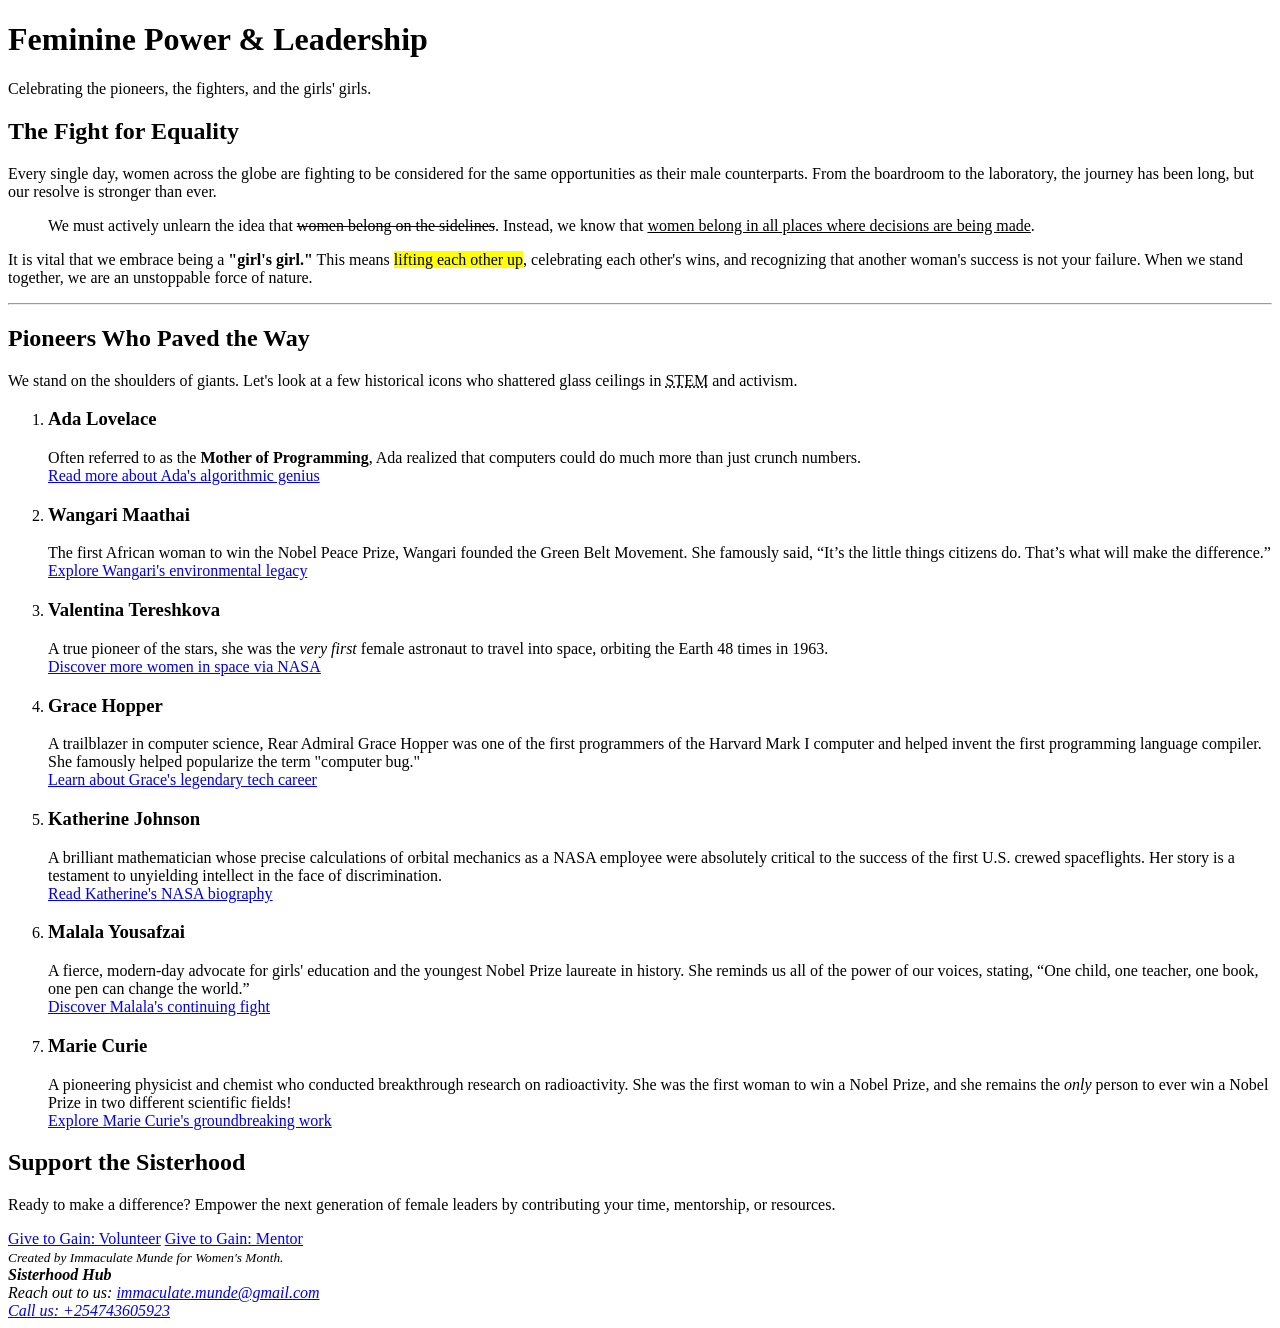
==== womens-month/index.html @ b7ee77ae "HTML file." ====
<!DOCTYPE html>
<html lang="en">
<head>
    <meta charset="UTF-8">
    <meta name="viewport" content="width=device-width, initial-scale=1.0">
    <title>Women of Power | Empowering Sisterhood</title>
    <link rel="stylesheet" href="styles.css">
</head>
<body>

    <header>
        <h1>Feminine Power & Leadership</h1>
        <p class="subtitle">Celebrating the pioneers, the fighters, and the girls' girls.</p>
    </header>

    <main>
        <section id="intro" class="card">
            <h2>The Fight for Equality</h2>
            <p>Every single day, women across the globe are fighting to be considered for the same opportunities as their male counterparts. From the boardroom to the laboratory, the journey has been long, but our resolve is stronger than ever.</p>
            
            <blockquote cite="https://www.unwomen.org/">
                <p>We must actively unlearn the idea that <del>women belong on the sidelines</del>. Instead, we know that <ins>women belong in all places where decisions are being made</ins>.</p>
            </blockquote>
            
            <p>It is vital that we embrace being a <strong>"girl's girl."</strong> This means <mark>lifting each other up</mark>, celebrating each other's wins, and recognizing that another woman's success is not your failure. When we stand together, we are an unstoppable force of nature.</p>
        </section>

        <hr>

        <section id="pioneers" class="card">
            <h2>Pioneers Who Paved the Way</h2>
            <p>We stand on the shoulders of giants. Let's look at a few historical icons who shattered glass ceilings in <abbr title="Science, Technology, Engineering, and Mathematics">STEM</abbr> and activism.</p>

            <ol class="pioneer-list">
                <li>
                    <h3>Ada Lovelace</h3>
                    <p>Often referred to as the <b>Mother of Programming</b>, Ada realized that computers could do much more than just crunch numbers. <br>
                    <a href="https://www.computerhistory.org/babbage/adalovelace/" target="_blank" rel="noopener noreferrer">Read more about Ada's algorithmic genius</a></p>
                </li>
                <li>
                    <h3>Wangari Maathai</h3>
                    <p>The first African woman to win the Nobel Peace Prize, Wangari founded the Green Belt Movement. She famously said, <q>It’s the little things citizens do. That’s what will make the difference.</q><br>
                    <a href="https://www.greenbeltmovement.org/wangari-maathai" target="_blank" rel="noopener noreferrer">Explore Wangari's environmental legacy</a></p>
                </li>
                <li>
                    <h3>Valentina Tereshkova</h3>
                    <p>A true pioneer of the stars, she was the <i>very first</i> female astronaut to travel into space, orbiting the Earth 48 times in 1963.<br>
                    <a href="https://www.nasa.gov/women-in-space/" target="_blank" rel="noopener noreferrer">Discover more women in space via NASA</a></p>
                </li>
                <li>
                    <h3>Grace Hopper</h3>
                    <p>A trailblazer in computer science, Rear Admiral Grace Hopper was one of the first programmers of the Harvard Mark I computer and helped invent the first programming language compiler. She famously helped popularize the term "computer bug."<br>
                    <a href="https://president.yale.edu/biography-grace-murray-hopper" target="_blank" rel="noopener noreferrer">Learn about Grace's legendary tech career</a></p>
                </li>
                <li>
                    <h3>Katherine Johnson</h3>
                    <p>A brilliant mathematician whose precise calculations of orbital mechanics as a NASA employee were absolutely critical to the success of the first U.S. crewed spaceflights. Her story is a testament to unyielding intellect in the face of discrimination.<br>
                    <a href="https://www.nasa.gov/content/katherine-johnson-biography" target="_blank" rel="noopener noreferrer">Read Katherine's NASA biography</a></p>
                </li>
                <li>
                    <h3>Malala Yousafzai</h3>
                    <p>A fierce, modern-day advocate for girls' education and the youngest Nobel Prize laureate in history. She reminds us all of the power of our voices, stating, <q>One child, one teacher, one book, one pen can change the world.</q><br>
                    <a href="https://malala.org/malalas-story" target="_blank" rel="noopener noreferrer">Discover Malala's continuing fight</a></p>
                </li>
                <li>
                    <h3>Marie Curie</h3>
                    <p>A pioneering physicist and chemist who conducted breakthrough research on radioactivity. She was the first woman to win a Nobel Prize, and she remains the <i>only</i> person to ever win a Nobel Prize in two different scientific fields!<br>
                    <a href="https://www.nobelprize.org/prizes/physics/1903/marie-curie/biographical/" target="_blank" rel="noopener noreferrer">Explore Marie Curie's groundbreaking work</a></p>
                </li>
            </ol>
        </section>

        <section id="action" class="card action-section">
            <h2>Support the Sisterhood</h2>
            <p>Ready to make a difference? Empower the next generation of female leaders by contributing your time, mentorship, or resources.</p>
            
            <div class="button-group">
                <a href="#volunteer" class="btn-pill">Give to Gain: Volunteer</a>
                <a href="#mentor" class="btn-pill btn-secondary">Give to Gain: Mentor</a>
            </div>
        </section>

    </main>

    <footer>
        <address>
            <small>Created by Immaculate Munde for Women's Month.</small><br>
            <strong>Sisterhood Hub</strong><br>
            Reach out to us: <a href="mailto:immaculate.munde@gmail.com?subject=I want to help!&body=Tell%20me%20more%20about%20giving%20to%20gain.">immaculate.munde@gmail.com</a><br>
            <a href="tel:+254743605923">Call us: +254743605923</a>
        </address>
    </footer>

</body>
</html>
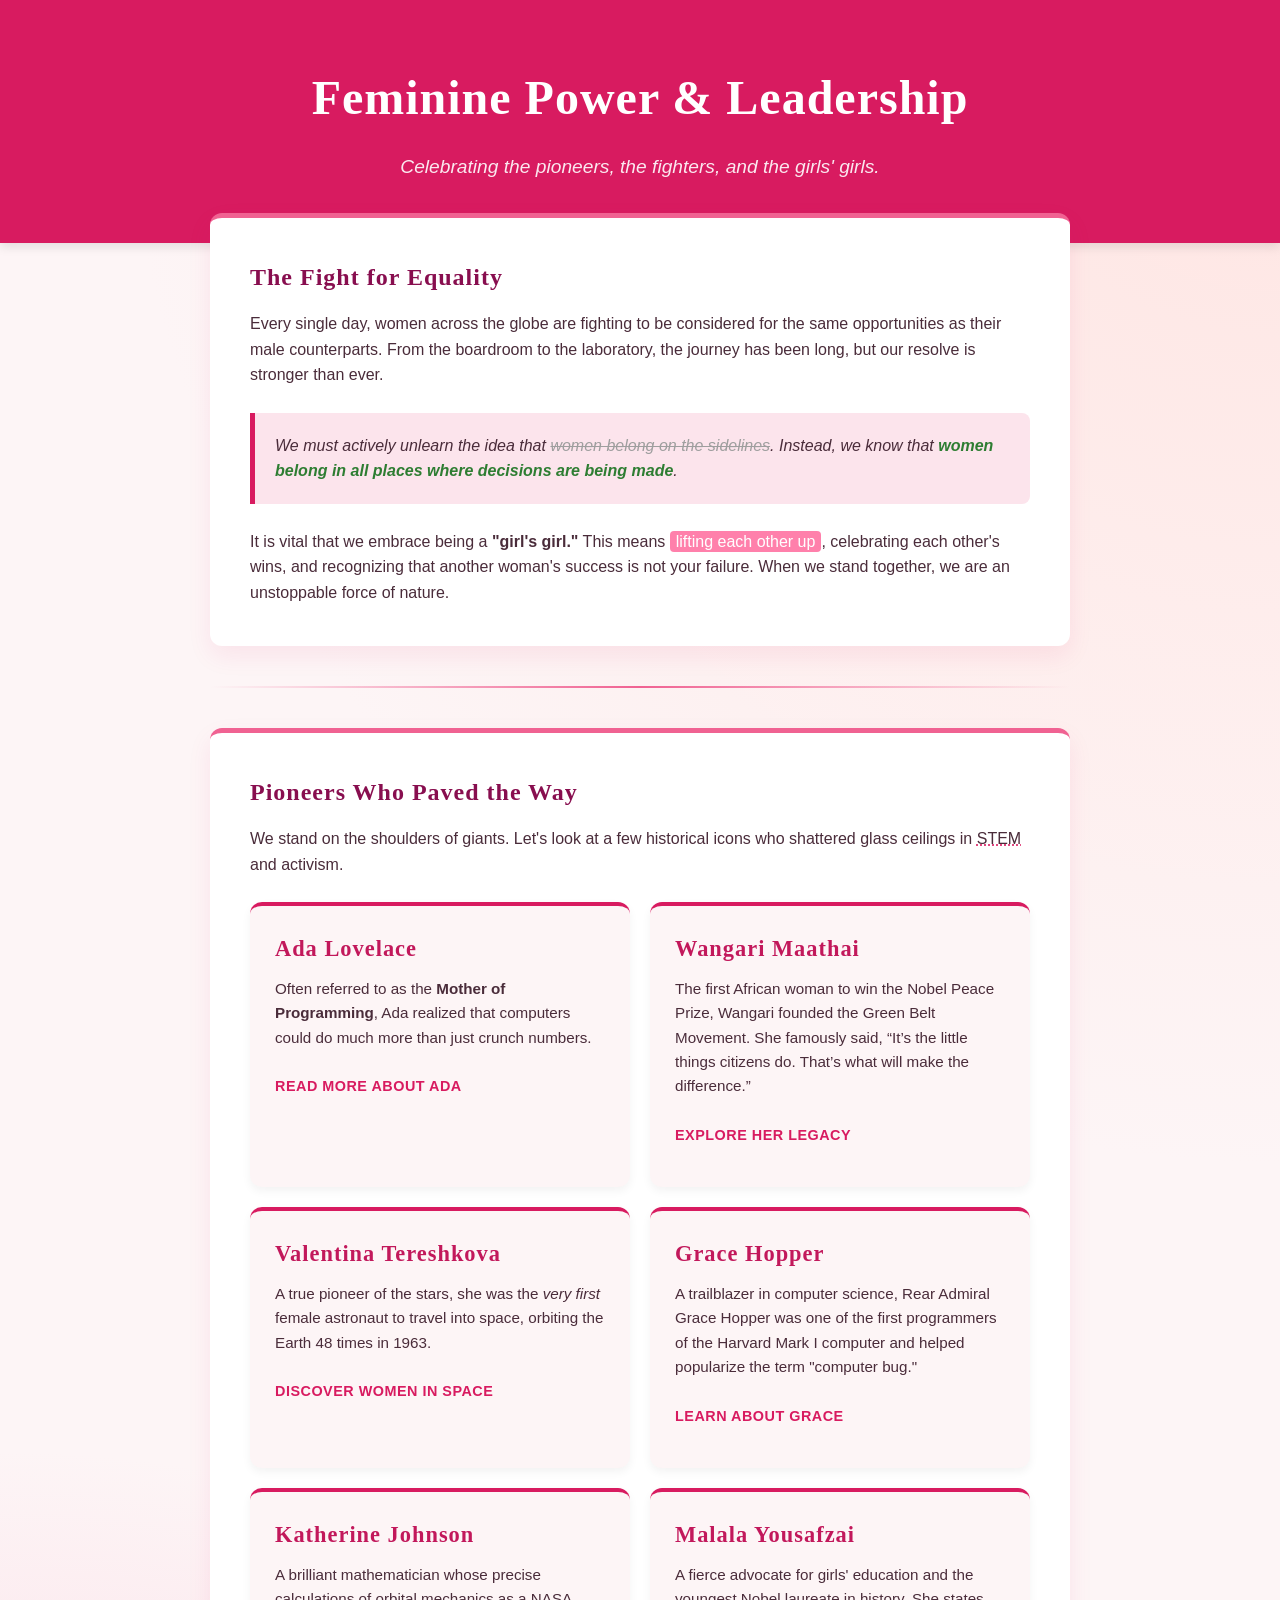
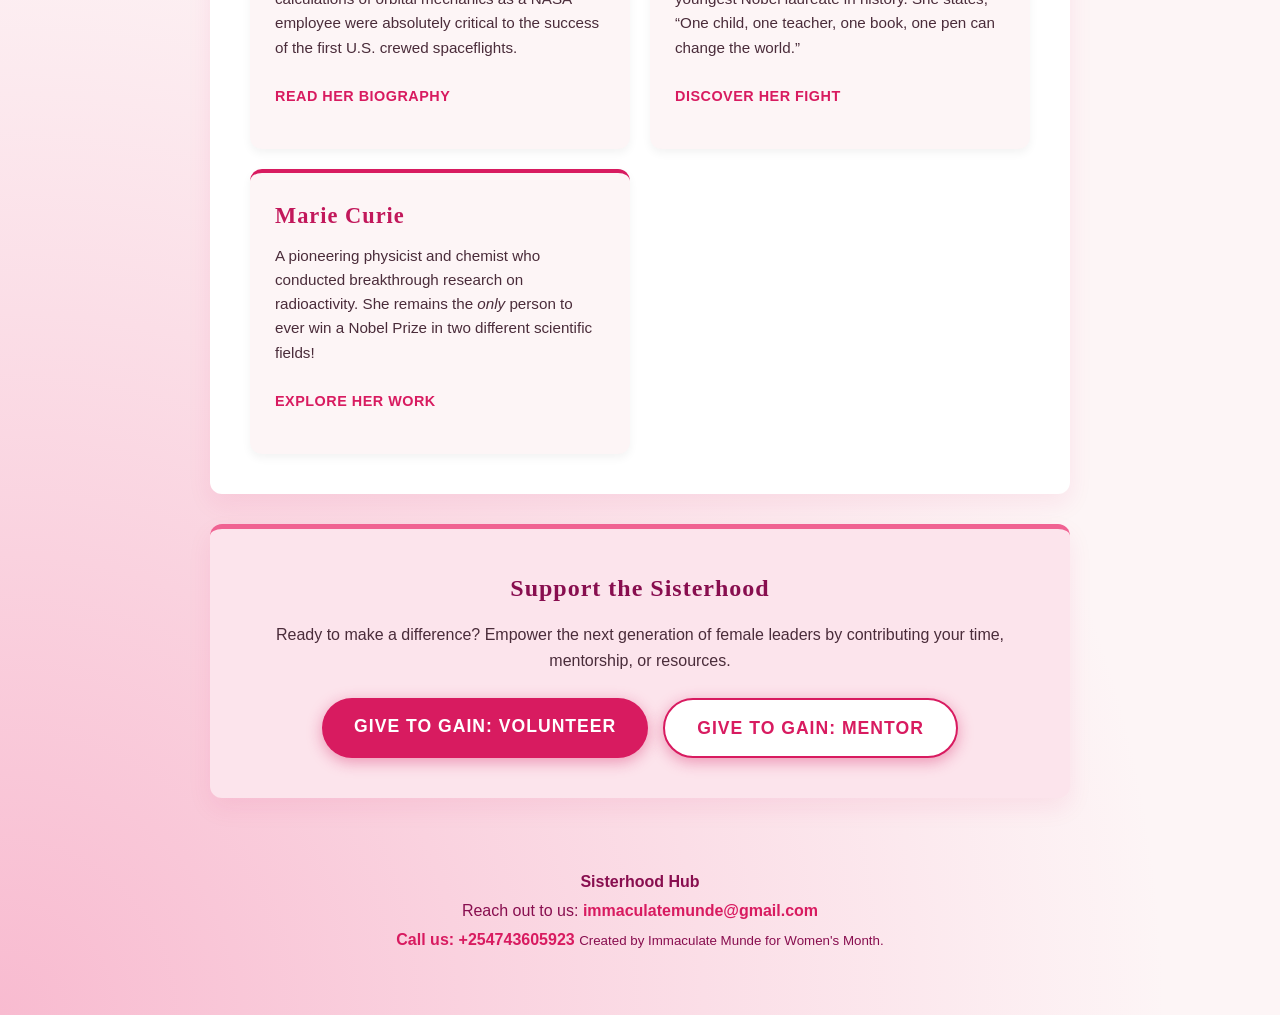
==== commit e20efa1b: "Change card structure." ====
--- a/womens-month/index.html
+++ b/womens-month/index.html
@@ -27,47 +27,56 @@
 
         <hr>
 
+        
         <section id="pioneers" class="card">
             <h2>Pioneers Who Paved the Way</h2>
             <p>We stand on the shoulders of giants. Let's look at a few historical icons who shattered glass ceilings in <abbr title="Science, Technology, Engineering, and Mathematics">STEM</abbr> and activism.</p>
 
-            <ol class="pioneer-list">
-                <li>
+            <div class="pioneer-grid">
+                
+                <div class="pioneer-card">
                     <h3>Ada Lovelace</h3>
-                    <p>Often referred to as the <b>Mother of Programming</b>, Ada realized that computers could do much more than just crunch numbers. <br>
-                    <a href="https://www.computerhistory.org/babbage/adalovelace/" target="_blank" rel="noopener noreferrer">Read more about Ada's algorithmic genius</a></p>
-                </li>
-                <li>
+                    <p>Often referred to as the <b>Mother of Programming</b>, Ada realized that computers could do much more than just crunch numbers. <br><br>
+                    <a href="https://www.computerhistory.org/babbage/adalovelace/" target="_blank" rel="noopener noreferrer">Read more about Ada</a></p>
+                </div>
+
+                <div class="pioneer-card">
                     <h3>Wangari Maathai</h3>
-                    <p>The first African woman to win the Nobel Peace Prize, Wangari founded the Green Belt Movement. She famously said, <q>It’s the little things citizens do. That’s what will make the difference.</q><br>
-                    <a href="https://www.greenbeltmovement.org/wangari-maathai" target="_blank" rel="noopener noreferrer">Explore Wangari's environmental legacy</a></p>
-                </li>
-                <li>
+                    <p>The first African woman to win the Nobel Peace Prize, Wangari founded the Green Belt Movement. She famously said, <q>It’s the little things citizens do. That’s what will make the difference.</q><br><br>
+                    <a href="https://www.greenbeltmovement.org/wangari-maathai" target="_blank" rel="noopener noreferrer">Explore her legacy</a></p>
+                </div>
+
+                <div class="pioneer-card">
                     <h3>Valentina Tereshkova</h3>
-                    <p>A true pioneer of the stars, she was the <i>very first</i> female astronaut to travel into space, orbiting the Earth 48 times in 1963.<br>
-                    <a href="https://www.nasa.gov/women-in-space/" target="_blank" rel="noopener noreferrer">Discover more women in space via NASA</a></p>
-                </li>
-                <li>
+                    <p>A true pioneer of the stars, she was the <i>very first</i> female astronaut to travel into space, orbiting the Earth 48 times in 1963.<br><br>
+                    <a href="https://www.nasa.gov/women-in-space/" target="_blank" rel="noopener noreferrer">Discover women in space</a></p>
+                </div>
+
+                <div class="pioneer-card">
                     <h3>Grace Hopper</h3>
-                    <p>A trailblazer in computer science, Rear Admiral Grace Hopper was one of the first programmers of the Harvard Mark I computer and helped invent the first programming language compiler. She famously helped popularize the term "computer bug."<br>
-                    <a href="https://president.yale.edu/biography-grace-murray-hopper" target="_blank" rel="noopener noreferrer">Learn about Grace's legendary tech career</a></p>
-                </li>
-                <li>
+                    <p>A trailblazer in computer science, Rear Admiral Grace Hopper was one of the first programmers of the Harvard Mark I computer and helped popularize the term "computer bug."<br><br>
+                    <a href="https://president.yale.edu/biography-grace-murray-hopper" target="_blank" rel="noopener noreferrer">Learn about Grace</a></p>
+                </div>
+
+                <div class="pioneer-card">
                     <h3>Katherine Johnson</h3>
-                    <p>A brilliant mathematician whose precise calculations of orbital mechanics as a NASA employee were absolutely critical to the success of the first U.S. crewed spaceflights. Her story is a testament to unyielding intellect in the face of discrimination.<br>
-                    <a href="https://www.nasa.gov/content/katherine-johnson-biography" target="_blank" rel="noopener noreferrer">Read Katherine's NASA biography</a></p>
-                </li>
-                <li>
+                    <p>A brilliant mathematician whose precise calculations of orbital mechanics as a NASA employee were absolutely critical to the success of the first U.S. crewed spaceflights.<br><br>
+                    <a href="https://www.nasa.gov/content/katherine-johnson-biography" target="_blank" rel="noopener noreferrer">Read her biography</a></p>
+                </div>
+
+                <div class="pioneer-card">
                     <h3>Malala Yousafzai</h3>
-                    <p>A fierce, modern-day advocate for girls' education and the youngest Nobel Prize laureate in history. She reminds us all of the power of our voices, stating, <q>One child, one teacher, one book, one pen can change the world.</q><br>
-                    <a href="https://malala.org/malalas-story" target="_blank" rel="noopener noreferrer">Discover Malala's continuing fight</a></p>
-                </li>
-                <li>
+                    <p>A fierce advocate for girls' education and the youngest Nobel laureate in history. She states, <q>One child, one teacher, one book, one pen can change the world.</q><br><br>
+                    <a href="https://malala.org/malalas-story" target="_blank" rel="noopener noreferrer">Discover her fight</a></p>
+                </div>
+
+                <div class="pioneer-card">
                     <h3>Marie Curie</h3>
-                    <p>A pioneering physicist and chemist who conducted breakthrough research on radioactivity. She was the first woman to win a Nobel Prize, and she remains the <i>only</i> person to ever win a Nobel Prize in two different scientific fields!<br>
-                    <a href="https://www.nobelprize.org/prizes/physics/1903/marie-curie/biographical/" target="_blank" rel="noopener noreferrer">Explore Marie Curie's groundbreaking work</a></p>
-                </li>
-            </ol>
+                    <p>A pioneering physicist and chemist who conducted breakthrough research on radioactivity. She remains the <i>only</i> person to ever win a Nobel Prize in two different scientific fields!<br><br>
+                    <a href="https://www.nobelprize.org/prizes/physics/1903/marie-curie/biographical/" target="_blank" rel="noopener noreferrer">Explore her work</a></p>
+                </div>
+
+            </div>
         </section>
 
         <section id="action" class="card action-section">
@@ -84,10 +93,10 @@
 
     <footer>
         <address>
-            <small>Created by Immaculate Munde for Women's Month.</small><br>
             <strong>Sisterhood Hub</strong><br>
-            Reach out to us: <a href="mailto:immaculate.munde@gmail.com?subject=I want to help!&body=Tell%20me%20more%20about%20giving%20to%20gain.">immaculate.munde@gmail.com</a><br>
+            Reach out to us: <a href="mailto:immaculatemunde@gmail.com?subject=I want to help!&body=Tell%20me%20more%20about%20giving%20to%20gain.">immaculatemunde@gmail.com</a><br>
             <a href="tel:+254743605923">Call us: +254743605923</a>
+            <small>Created by Immaculate Munde for Women's Month.</small>
         </address>
     </footer>
 
--- a/womens-month/styles.css
+++ b/womens-month/styles.css
@@ -0,0 +1,253 @@
+/* --- Custom Font Implementation --- */
+@font-face {
+    font-family: 'SK Concretica';
+    /* Make sure the path below matches where you save your font files! */
+    src: url('fonts/SK-Concretica.woff2') format('woff2'),
+         url('fonts/SK-Concretica.woff') format('woff');
+    font-weight: normal;
+    font-style: normal;
+}
+
+/* --- Base Styles & Reset --- */
+* {
+    margin: 0;
+    padding: 0;
+    box-sizing: border-box;
+}
+
+body {
+    background-color: #fdf5f6; 
+    background-image: radial-gradient(circle at top right, #ffe4e1, transparent 40%),
+                      radial-gradient(circle at bottom left, #f8bbd0, transparent 40%);
+    color: #4a2c3a;
+    /* Updated Font Here */
+    font-family: 'SK Concretica', sans-serif; 
+    line-height: 1.6;
+    padding-bottom: 40px;
+}
+
+h1, h2, h3 {
+    /* Updated Font Here */
+    font-family: 'SK Concretica', sans-serif; 
+    color: #880e4f; 
+    margin-bottom: 15px;
+    letter-spacing: 1px; /* Added a little spacing as Concretica is quite bold */
+}
+/* --- Base Styles & Reset --- */
+* {
+    margin: 0;
+    padding: 0;
+    box-sizing: border-box;
+}
+
+body {
+    /* Soft, elegant pink background */
+    background-color: #fdf5f6; 
+    /* Subtle floral-like radial gradient for texture */
+    background-image: radial-gradient(circle at top right, #ffe4e1, transparent 40%),
+                      radial-gradient(circle at bottom left, #f8bbd0, transparent 40%);
+    color: #4a2c3a;
+    font-family: 'Montserrat', sans-serif;
+    line-height: 1.6;
+    padding-bottom: 40px;
+}
+
+h1, h2, h3 {
+    font-family: 'Playfair Display', serif;
+    color: #880e4f; /* Deep, powerful pink/burgundy */
+    margin-bottom: 15px;
+}
+
+/* --- Header --- */
+header {
+    text-align: center;
+    padding: 60px 20px;
+    background-color: #d81b60;
+    color: white;
+    box-shadow: 0 4px 10px rgba(0,0,0,0.1);
+}
+
+header h1 {
+    color: white;
+    font-size: 3rem;
+    letter-spacing: 1px;
+}
+
+header .subtitle {
+    font-size: 1.2rem;
+    font-style: italic;
+    opacity: 0.9;
+}
+
+/* --- Layout & Cards --- */
+main {
+    max-width: 900px;
+    margin: -30px auto 0;
+    padding: 0 20px;
+}
+
+.card {
+    background: white;
+    border-radius: 12px;
+    padding: 40px;
+    margin-bottom: 30px;
+    box-shadow: 0 10px 25px rgba(216, 27, 96, 0.08);
+    border-top: 5px solid #f06292;
+}
+
+hr {
+    border: 0;
+    height: 2px;
+    background-image: linear-gradient(to right, transparent, #f06292, transparent);
+    margin: 40px 0;
+}
+
+/* --- Text Formatting Implementations --- */
+blockquote {
+    background-color: #fce4ec;
+    border-left: 5px solid #d81b60;
+    padding: 20px;
+    margin: 25px 0;
+    font-style: italic;
+    border-radius: 0 8px 8px 0;
+}
+
+del {
+    color: #9e9e9e;
+    text-decoration: line-through;
+}
+
+ins {
+    color: #2e7d32;
+    font-weight: bold;
+    text-decoration: none;
+}
+
+mark {
+    background-color: #ff80ab;
+    color: white;
+    padding: 2px 6px;
+    border-radius: 4px;
+}
+
+abbr {
+    text-decoration: underline dotted #d81b60;
+    cursor: help;
+}
+
+/* --- Pioneer Cards (Grid Layout) --- */
+.pioneer-grid {
+    display: grid;
+    /* This creates a responsive grid that automatically adjusts columns based on screen size */
+    grid-template-columns: repeat(auto-fit, minmax(250px, 1fr));
+    gap: 20px;
+    margin-top: 25px;
+}
+
+.pioneer-card {
+    background-color: #fdf5f6; /* A very soft pink to contrast the white main card */
+    padding: 25px;
+    border-radius: 12px;
+    /* Adding a bold floral-pink accent line on the top of each card */
+    border-top: 4px solid #d81b60; 
+    box-shadow: 0 4px 10px rgba(0, 0, 0, 0.05);
+    display: flex;
+    flex-direction: column;
+    transition: transform 0.3s ease, box-shadow 0.3s ease;
+}
+
+.pioneer-card:hover {
+    /* Makes the card "float" up slightly when hovered */
+    transform: translateY(-8px); 
+    box-shadow: 0 12px 20px rgba(216, 27, 96, 0.15);
+}
+
+.pioneer-card h3 {
+    margin-bottom: 10px;
+    color: #c2185b;
+    font-size: 1.4rem;
+}
+
+.pioneer-card p {
+    flex-grow: 1; /* Pushes the link to the bottom so they all align perfectly */
+    margin-bottom: 15px;
+    font-size: 0.95rem;
+}
+
+.pioneer-card a {
+    font-size: 0.9rem;
+    text-transform: uppercase;
+    letter-spacing: 0.5px;
+}
+
+/* --- Links --- */
+a {
+    color: #d81b60;
+    text-decoration: none;
+    font-weight: 600;
+    transition: color 0.3s ease;
+}
+
+a:hover {
+    color: #880e4f;
+    text-decoration: underline;
+}
+
+/* --- Buttons (Pill Shaped) --- */
+.action-section {
+    text-align: center;
+    background-color: #fce4ec;
+}
+
+.button-group {
+    margin-top: 25px;
+    display: flex;
+    justify-content: center;
+    gap: 15px;
+    flex-wrap: wrap;
+}
+
+.btn-pill {
+    display: inline-block;
+    padding: 14px 32px;
+    background-color: #d81b60;
+    color: white !important;
+    border-radius: 50px; /* This creates the pill shape */
+    font-size: 1.1rem;
+    font-weight: bold;
+    text-transform: uppercase;
+    letter-spacing: 1px;
+    text-decoration: none !important;
+    box-shadow: 0 4px 15px rgba(216, 27, 96, 0.4);
+    transition: all 0.3s ease;
+}
+
+.btn-pill:hover {
+    background-color: #880e4f;
+    transform: translateY(-3px);
+    box-shadow: 0 6px 20px rgba(136, 14, 79, 0.5);
+}
+
+.btn-secondary {
+    background-color: white;
+    color: #d81b60 !important;
+    border: 2px solid #d81b60;
+}
+
+.btn-secondary:hover {
+    background-color: #fce4ec;
+    color: #880e4f !important;
+}
+
+/* --- Footer --- */
+footer {
+    text-align: center;
+    margin-top: 50px;
+    padding: 20px;
+    color: #880e4f;
+}
+
+address {
+    font-style: normal;
+    line-height: 1.8;
+}
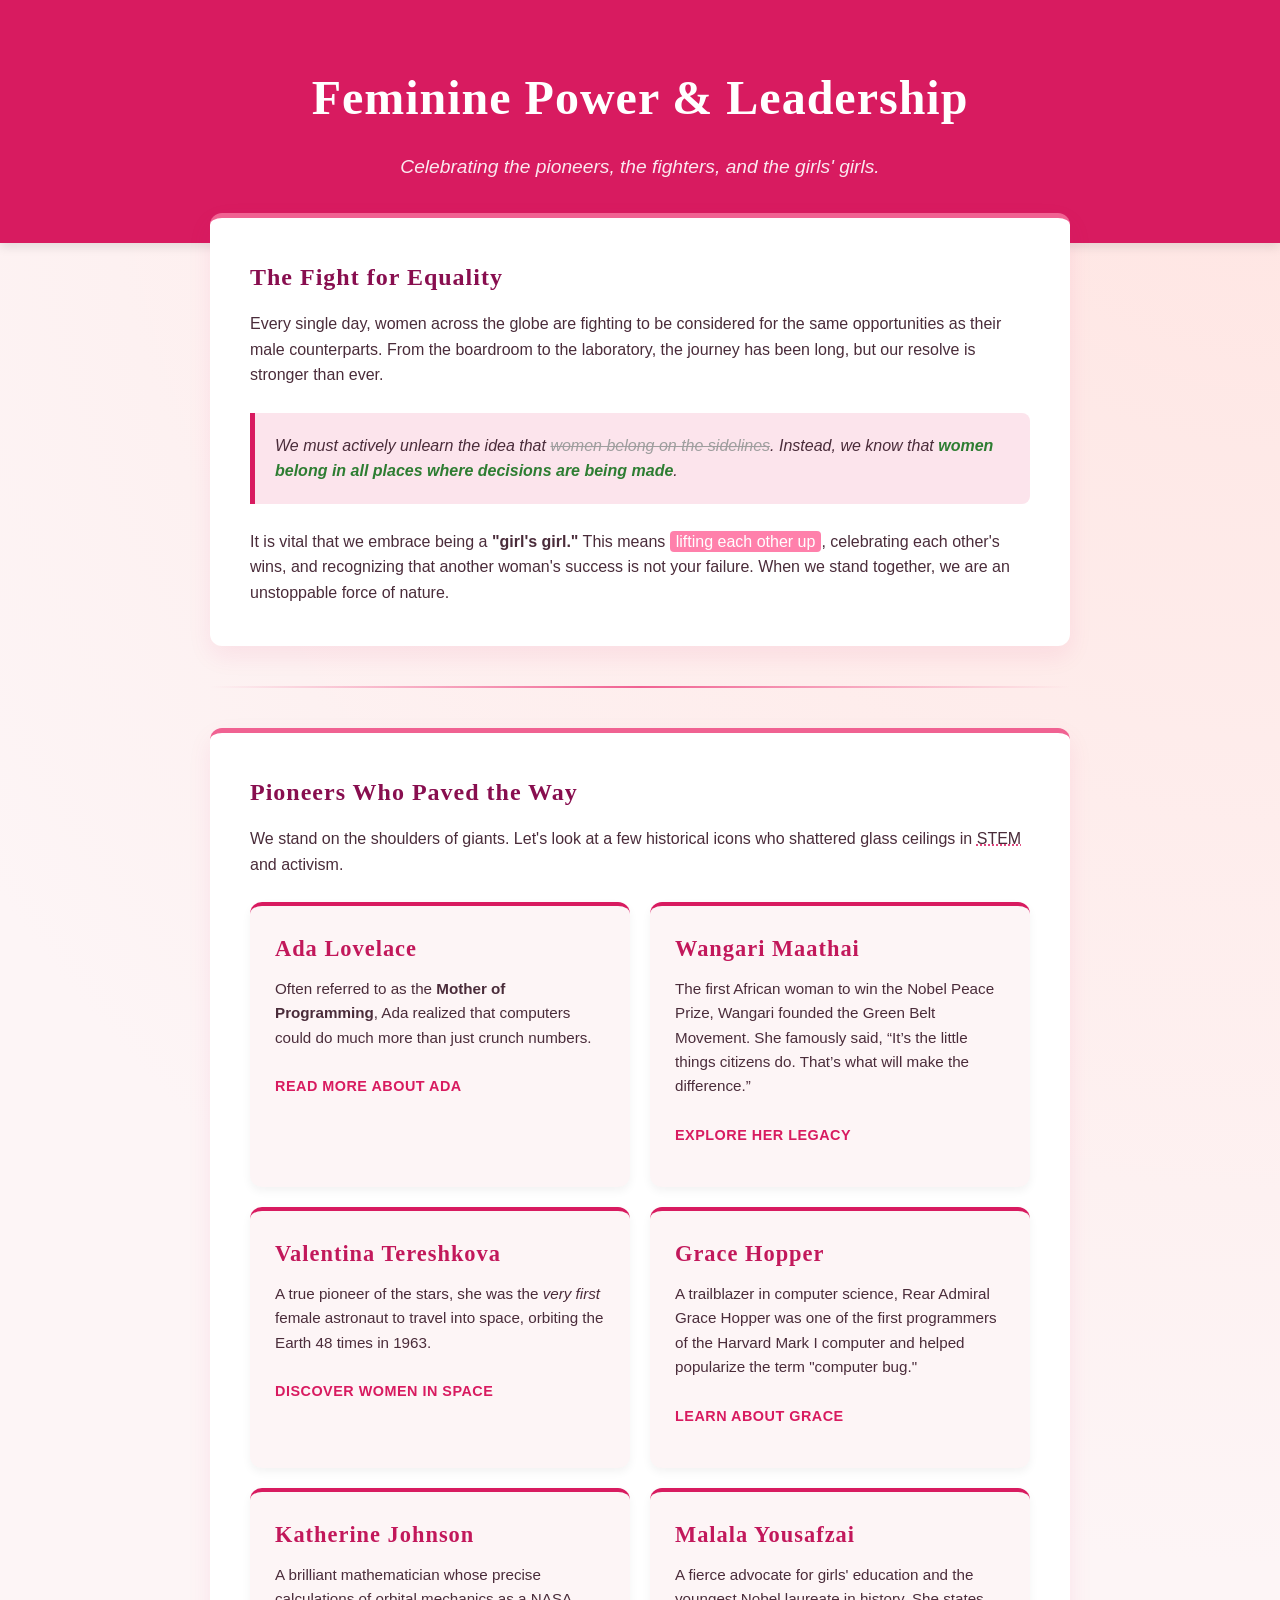
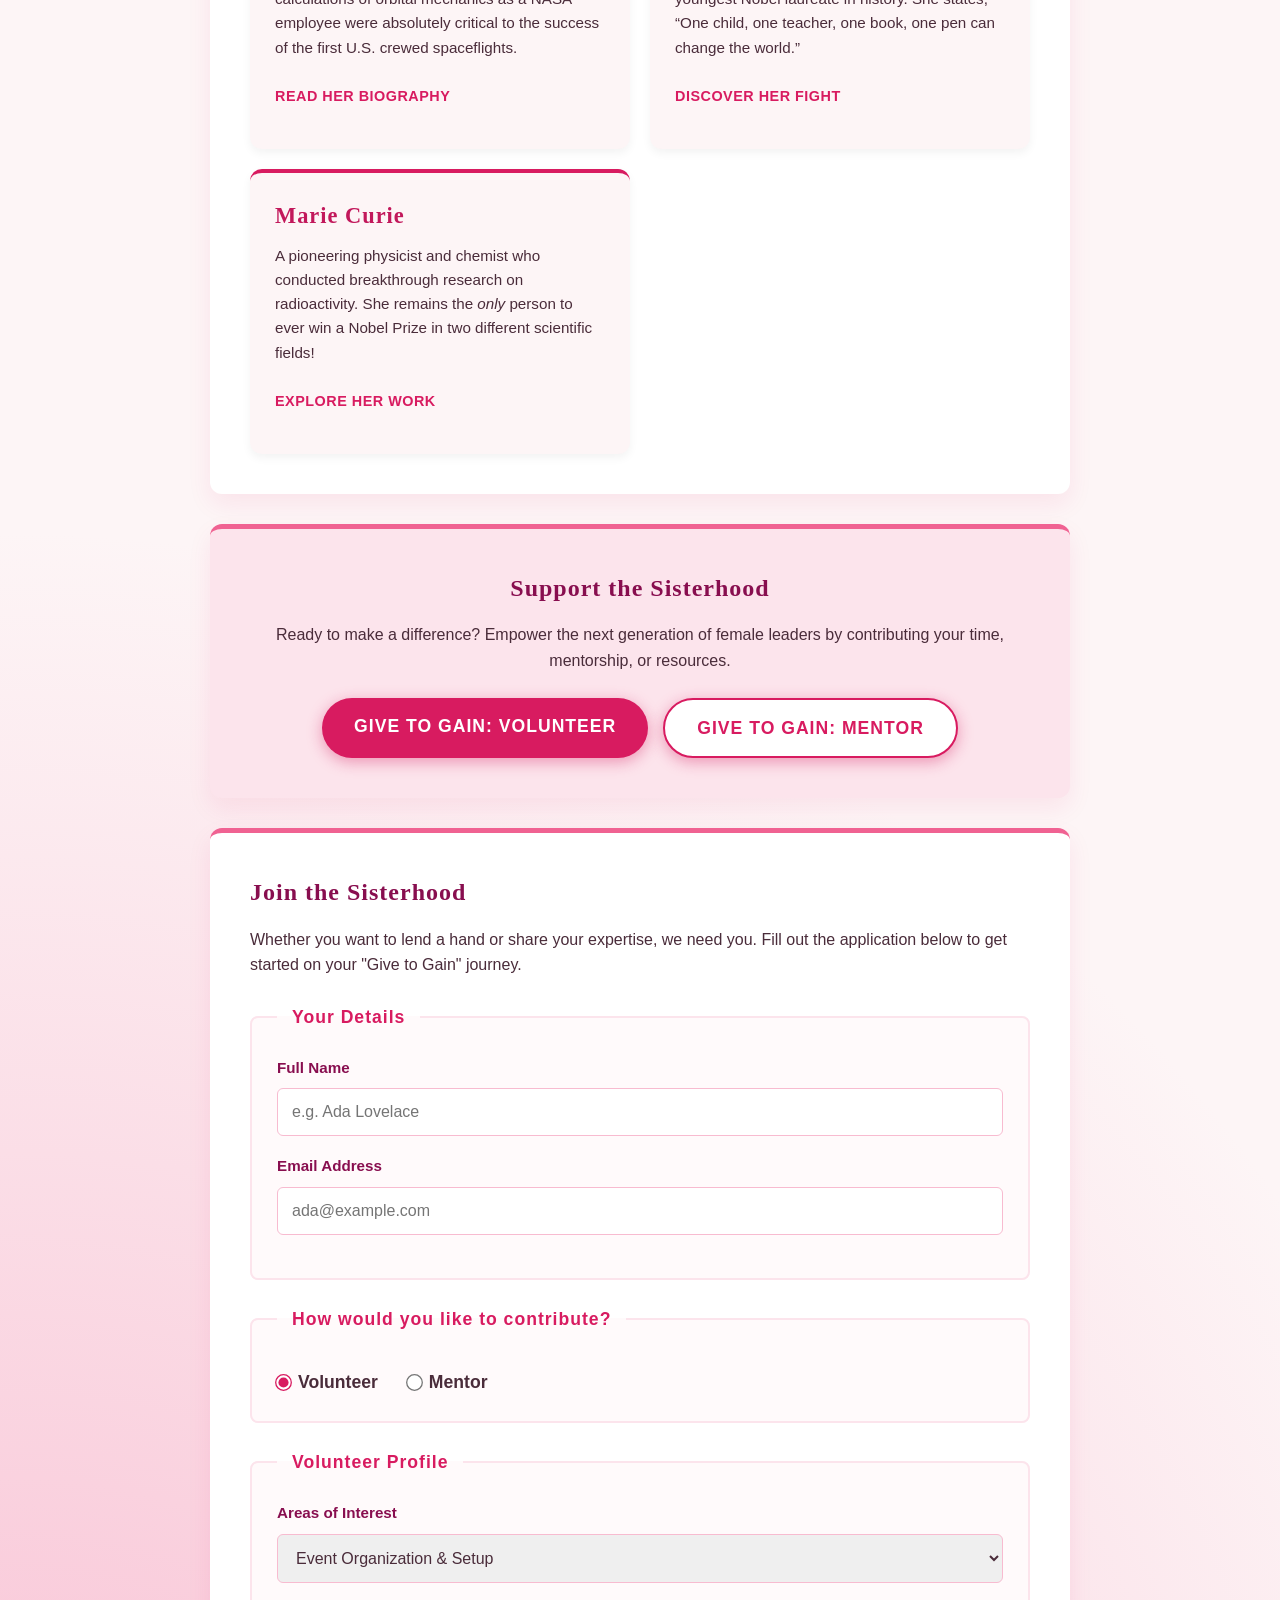
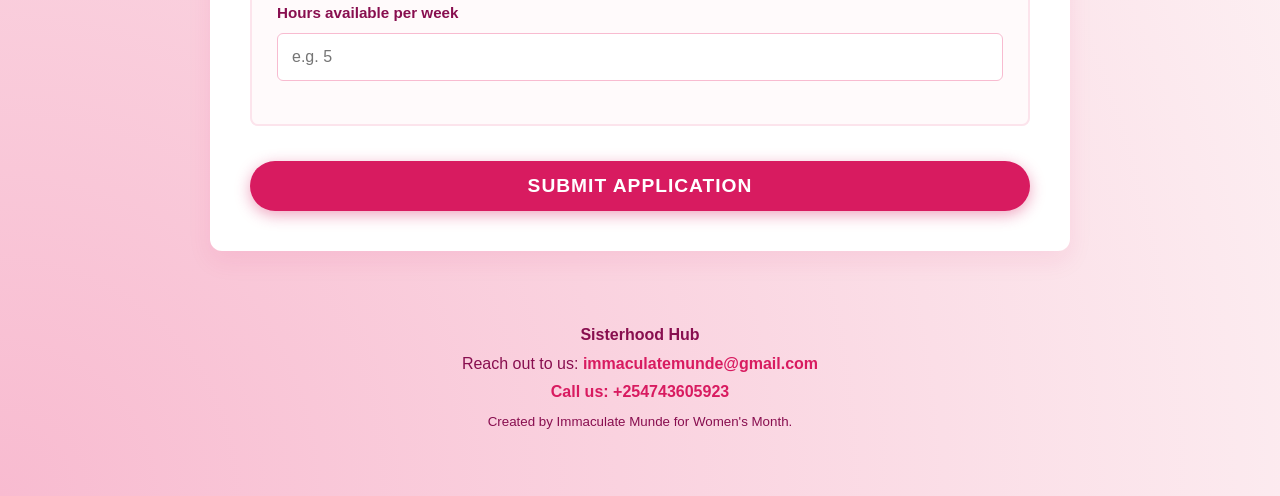
==== commit 45bcb23d: "Route the buttons to the forms." ====
--- a/womens-month/index.html
+++ b/womens-month/index.html
@@ -88,6 +88,117 @@
                 <a href="#mentor" class="btn-pill btn-secondary">Give to Gain: Mentor</a>
             </div>
         </section>
+        <section id="join" class="card form-section">
+            <h2>Join the Sisterhood</h2>
+            <p>Whether you want to lend a hand or share your expertise, we need you. Fill out the application below to get started on your "Give to Gain" journey.</p>
+
+            <form action="#" method="POST" class="sisterhood-form">
+                
+                <fieldset>
+                    <legend>Your Details</legend>
+                    <div class="form-group">
+                        <label for="name">Full Name</label>
+                        <input type="text" id="name" name="name" required placeholder="e.g. Ada Lovelace">
+                    </div>
+                    <div class="form-group">
+                        <label for="email">Email Address</label>
+                        <input type="email" id="email" name="email" required placeholder="ada@example.com">
+                    </div>
+                </fieldset>
+
+                <fieldset>
+                    <legend>How would you like to contribute?</legend>
+                    <div class="radio-group">
+                        <label class="radio-label">
+                            <input type="radio" name="role" value="volunteer" id="role-volunteer" checked onclick="toggleForm()">
+                            Volunteer
+                        </label>
+                        <label class="radio-label">
+                            <input type="radio" name="role" value="mentor" id="role-mentor" onclick="toggleForm()">
+                            Mentor
+                        </label>
+                    </div>
+                </fieldset>
+
+                <fieldset id="volunteer" class="dynamic-section">
+                    <legend>Volunteer Profile</legend>
+                    <div class="form-group">
+                        <label for="interests">Areas of Interest</label>
+                        <select id="interests" name="interests">
+                            <option value="events">Event Organization & Setup</option>
+                            <option value="social">Social Media & Outreach</option>
+                            <option value="admin">Administrative Support</option>
+                            <option value="community">Community Engagement</option>
+                        </select>
+                    </div>
+                    <div class="form-group">
+                        <label for="availability">Hours available per week</label>
+                        <input type="number" id="availability" name="availability" min="1" max="40" placeholder="e.g. 5">
+                    </div>
+                </fieldset>
+
+                <fieldset id="mentor" class="dynamic-section" style="display: none;">
+                    <legend>Mentor Profile</legend>
+                    <div class="form-group">
+                        <label for="expertise">Field of Expertise / Industry</label>
+                        <input type="text" id="expertise" name="expertise" placeholder="e.g. Software Engineering, Marketing, Finance">
+                    </div>
+                    <div class="form-group">
+                        <label for="linkedin">LinkedIn Profile URL</label>
+                        <input type="url" id="linkedin" name="linkedin" placeholder="https://linkedin.com/in/yourprofile">
+                    </div>
+                    <div class="form-group">
+                        <label for="mentorship-type">What kind of guidance can you offer?</label>
+                        <select id="mentorship-type" name="mentorship-type">
+                            <option value="career">Career Navigating & Advice</option>
+                            <option value="stem">STEM Skills Tutoring</option>
+                            <option value="leadership">Leadership & Confidence Coaching</option>
+                        </select>
+                    </div>
+                </fieldset>
+
+                <button type="submit" class="btn-pill submit-btn">Submit Application</button>
+            </form>
+        </section>
+
+        <script>
+            function toggleForm() {
+                const isMentor = document.getElementById('role-mentor').checked;
+                document.getElementById('volunteer').style.display = isMentor ? 'none' : 'block';
+                document.getElementById('mentor').style.display = isMentor ? 'block' : 'none';
+            }
+
+            function applyFormHash() {
+                const hash = location.hash;
+                if (hash === '#volunteer') {
+                    document.getElementById('role-volunteer').checked = true;
+                    toggleForm();
+                    document.getElementById('volunteer').scrollIntoView({ behavior: 'smooth', block: 'start' });
+                } else if (hash === '#mentor') {
+                    document.getElementById('role-mentor').checked = true;
+                    toggleForm();
+                    document.getElementById('mentor').scrollIntoView({ behavior: 'smooth', block: 'start' });
+                }
+            }
+
+            function initFormDeepLinks() {
+                document.querySelectorAll('a[href="#volunteer"], a[href="#mentor"]').forEach(function (link) {
+                    link.addEventListener('click', function (e) {
+                        e.preventDefault();
+                        const target = link.getAttribute('href');
+                        if (location.hash !== target) {
+                            location.hash = target;
+                        } else {
+                            applyFormHash();
+                        }
+                    });
+                });
+                applyFormHash();
+            }
+
+            window.addEventListener('DOMContentLoaded', initFormDeepLinks);
+            window.addEventListener('hashchange', applyFormHash);
+        </script>
 
     </main>
 
@@ -95,7 +206,7 @@
         <address>
             <strong>Sisterhood Hub</strong><br>
             Reach out to us: <a href="mailto:immaculatemunde@gmail.com?subject=I want to help!&body=Tell%20me%20more%20about%20giving%20to%20gain.">immaculatemunde@gmail.com</a><br>
-            <a href="tel:+254743605923">Call us: +254743605923</a>
+            <a href="tel:+254743605923">Call us: +254743605923</a><br>
             <small>Created by Immaculate Munde for Women's Month.</small>
         </address>
     </footer>
--- a/womens-month/styles.css
+++ b/womens-month/styles.css
@@ -250,4 +250,89 @@
 address {
     font-style: normal;
     line-height: 1.8;
+}
+/* --- Custom Form Styles --- */
+.sisterhood-form {
+    margin-top: 25px;
+}
+
+fieldset {
+    border: 2px solid #fce4ec; /* Soft pink border */
+    border-radius: 8px;
+    padding: 25px;
+    margin-bottom: 25px;
+    background-color: #fffafb;
+}
+
+legend {
+    font-family: 'SK Concretica', sans-serif;
+    color: #d81b60;
+    font-weight: bold;
+    padding: 0 15px;
+    font-size: 1.1rem;
+    letter-spacing: 1px;
+}
+
+.form-group {
+    margin-bottom: 18px;
+    display: flex;
+    flex-direction: column;
+}
+
+.form-group label {
+    margin-bottom: 8px;
+    font-weight: 600;
+    color: #880e4f;
+    font-size: 0.95rem;
+}
+
+/* Styling the input boxes to look modern */
+.form-group input, 
+.form-group select {
+    padding: 14px;
+    border: 1px solid #f8bbd0;
+    border-radius: 6px;
+    font-family: 'Montserrat', sans-serif;
+    font-size: 1rem;
+    color: #4a2c3a;
+    transition: border-color 0.3s ease, box-shadow 0.3s ease;
+}
+
+/* Beautiful glow effect when a user clicks into a text box */
+.form-group input:focus, 
+.form-group select:focus {
+    outline: none;
+    border-color: #d81b60;
+    box-shadow: 0 0 8px rgba(216, 27, 96, 0.25);
+}
+
+.radio-group {
+    display: flex;
+    gap: 30px;
+    margin-top: 10px;
+}
+
+.radio-label {
+    font-weight: 600;
+    color: #4a2c3a;
+    display: flex;
+    align-items: center;
+    gap: 8px;
+    cursor: pointer;
+    font-size: 1.1rem;
+}
+
+/* Makes the radio buttons match our pink theme */
+input[type="radio"] {
+    accent-color: #d81b60;
+    transform: scale(1.3);
+}
+
+.submit-btn {
+    width: 100%; /* Makes the button stretch across the bottom */
+    border: none;
+    cursor: pointer;
+    font-family: 'SK Concretica', sans-serif;
+    margin-top: 10px;
+    font-size: 1.2rem;
 }
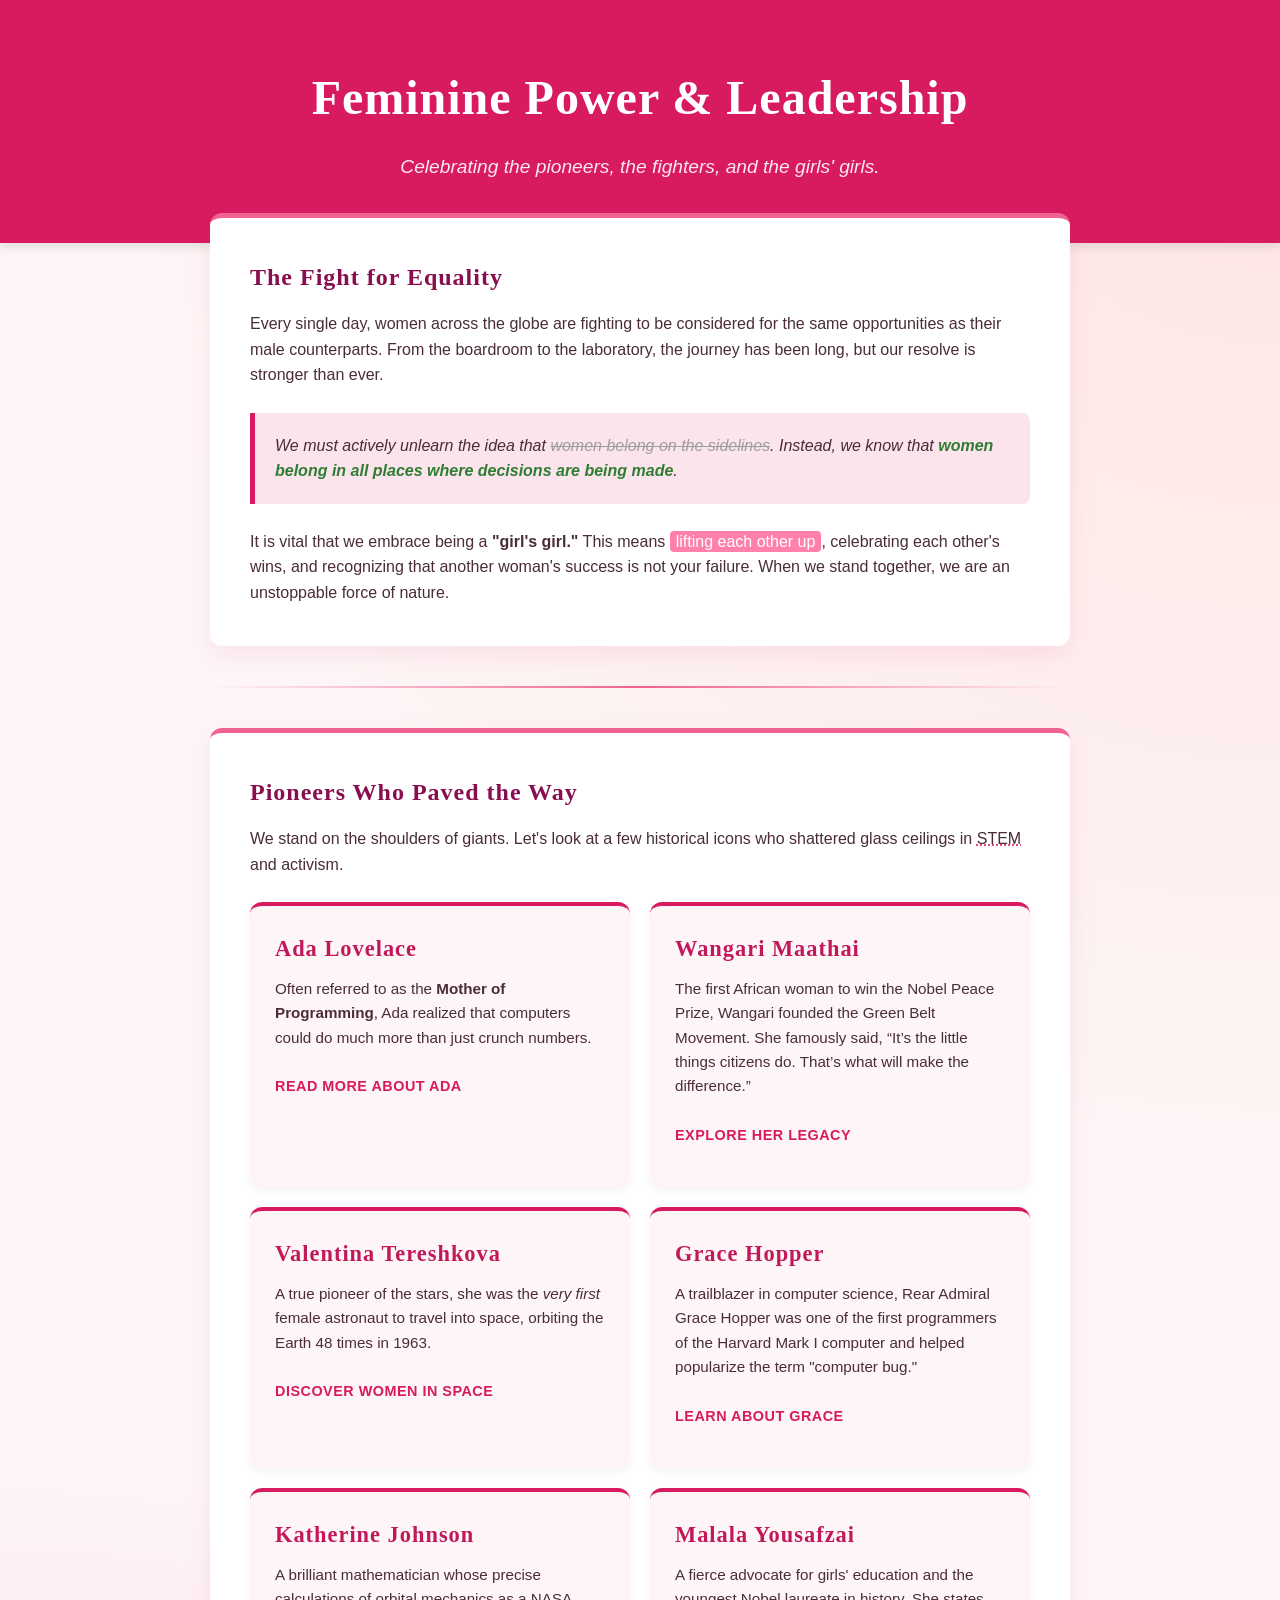
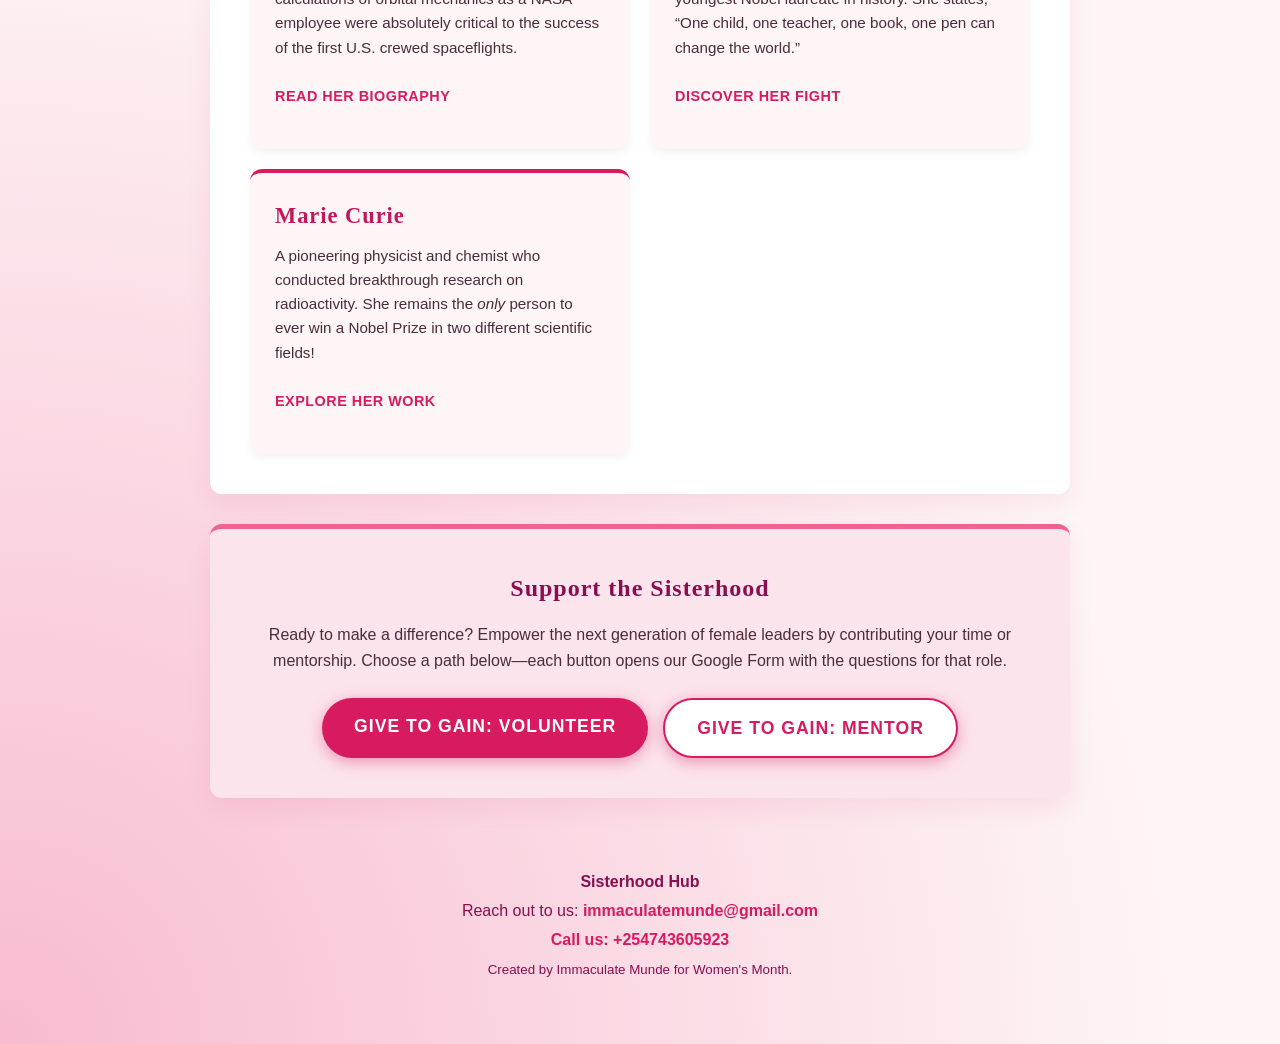
==== commit f7fe73ff: "Add google form." ====
--- a/womens-month/index.html
+++ b/womens-month/index.html
@@ -81,124 +81,15 @@
 
         <section id="action" class="card action-section">
             <h2>Support the Sisterhood</h2>
-            <p>Ready to make a difference? Empower the next generation of female leaders by contributing your time, mentorship, or resources.</p>
+            <p>Ready to make a difference? Empower the next generation of female leaders by contributing your time or mentorship. Choose a path below—each button opens our Google Form with the questions for that role.</p>
             
             <div class="button-group">
-                <a href="#volunteer" class="btn-pill">Give to Gain: Volunteer</a>
-                <a href="#mentor" class="btn-pill btn-secondary">Give to Gain: Mentor</a>
+                <!-- Replace href with your published volunteer Google Form link (Send → link). -->
+                <a href="https://docs.google.com/forms/d/e/1FAIpQLSemuyZ_1Y9WF53ExQS_f8ieZqUrl-YGlLQNcm-Lx_k1Mtj92A/viewform?usp=publish-editor" class="btn-pill" target="_blank" rel="noopener noreferrer">Give to Gain: Volunteer</a>
+                <!-- Replace href with your published mentor Google Form link, or the same URL if you use one form. -->
+                <a href="https://docs.google.com/forms/d/e/1FAIpQLSemuyZ_1Y9WF53ExQS_f8ieZqUrl-YGlLQNcm-Lx_k1Mtj92A/viewform?usp=publish-editor" class="btn-pill btn-secondary" target="_blank" rel="noopener noreferrer">Give to Gain: Mentor</a>
             </div>
         </section>
-        <section id="join" class="card form-section">
-            <h2>Join the Sisterhood</h2>
-            <p>Whether you want to lend a hand or share your expertise, we need you. Fill out the application below to get started on your "Give to Gain" journey.</p>
-
-            <form action="#" method="POST" class="sisterhood-form">
-                
-                <fieldset>
-                    <legend>Your Details</legend>
-                    <div class="form-group">
-                        <label for="name">Full Name</label>
-                        <input type="text" id="name" name="name" required placeholder="e.g. Ada Lovelace">
-                    </div>
-                    <div class="form-group">
-                        <label for="email">Email Address</label>
-                        <input type="email" id="email" name="email" required placeholder="ada@example.com">
-                    </div>
-                </fieldset>
-
-                <fieldset>
-                    <legend>How would you like to contribute?</legend>
-                    <div class="radio-group">
-                        <label class="radio-label">
-                            <input type="radio" name="role" value="volunteer" id="role-volunteer" checked onclick="toggleForm()">
-                            Volunteer
-                        </label>
-                        <label class="radio-label">
-                            <input type="radio" name="role" value="mentor" id="role-mentor" onclick="toggleForm()">
-                            Mentor
-                        </label>
-                    </div>
-                </fieldset>
-
-                <fieldset id="volunteer" class="dynamic-section">
-                    <legend>Volunteer Profile</legend>
-                    <div class="form-group">
-                        <label for="interests">Areas of Interest</label>
-                        <select id="interests" name="interests">
-                            <option value="events">Event Organization & Setup</option>
-                            <option value="social">Social Media & Outreach</option>
-                            <option value="admin">Administrative Support</option>
-                            <option value="community">Community Engagement</option>
-                        </select>
-                    </div>
-                    <div class="form-group">
-                        <label for="availability">Hours available per week</label>
-                        <input type="number" id="availability" name="availability" min="1" max="40" placeholder="e.g. 5">
-                    </div>
-                </fieldset>
-
-                <fieldset id="mentor" class="dynamic-section" style="display: none;">
-                    <legend>Mentor Profile</legend>
-                    <div class="form-group">
-                        <label for="expertise">Field of Expertise / Industry</label>
-                        <input type="text" id="expertise" name="expertise" placeholder="e.g. Software Engineering, Marketing, Finance">
-                    </div>
-                    <div class="form-group">
-                        <label for="linkedin">LinkedIn Profile URL</label>
-                        <input type="url" id="linkedin" name="linkedin" placeholder="https://linkedin.com/in/yourprofile">
-                    </div>
-                    <div class="form-group">
-                        <label for="mentorship-type">What kind of guidance can you offer?</label>
-                        <select id="mentorship-type" name="mentorship-type">
-                            <option value="career">Career Navigating & Advice</option>
-                            <option value="stem">STEM Skills Tutoring</option>
-                            <option value="leadership">Leadership & Confidence Coaching</option>
-                        </select>
-                    </div>
-                </fieldset>
-
-                <button type="submit" class="btn-pill submit-btn">Submit Application</button>
-            </form>
-        </section>
-
-        <script>
-            function toggleForm() {
-                const isMentor = document.getElementById('role-mentor').checked;
-                document.getElementById('volunteer').style.display = isMentor ? 'none' : 'block';
-                document.getElementById('mentor').style.display = isMentor ? 'block' : 'none';
-            }
-
-            function applyFormHash() {
-                const hash = location.hash;
-                if (hash === '#volunteer') {
-                    document.getElementById('role-volunteer').checked = true;
-                    toggleForm();
-                    document.getElementById('volunteer').scrollIntoView({ behavior: 'smooth', block: 'start' });
-                } else if (hash === '#mentor') {
-                    document.getElementById('role-mentor').checked = true;
-                    toggleForm();
-                    document.getElementById('mentor').scrollIntoView({ behavior: 'smooth', block: 'start' });
-                }
-            }
-
-            function initFormDeepLinks() {
-                document.querySelectorAll('a[href="#volunteer"], a[href="#mentor"]').forEach(function (link) {
-                    link.addEventListener('click', function (e) {
-                        e.preventDefault();
-                        const target = link.getAttribute('href');
-                        if (location.hash !== target) {
-                            location.hash = target;
-                        } else {
-                            applyFormHash();
-                        }
-                    });
-                });
-                applyFormHash();
-            }
-
-            window.addEventListener('DOMContentLoaded', initFormDeepLinks);
-            window.addEventListener('hashchange', applyFormHash);
-        </script>
 
     </main>
 
--- a/womens-month/styles.css
+++ b/womens-month/styles.css
@@ -250,89 +250,4 @@
 address {
     font-style: normal;
     line-height: 1.8;
-}
-/* --- Custom Form Styles --- */
-.sisterhood-form {
-    margin-top: 25px;
-}
-
-fieldset {
-    border: 2px solid #fce4ec; /* Soft pink border */
-    border-radius: 8px;
-    padding: 25px;
-    margin-bottom: 25px;
-    background-color: #fffafb;
-}
-
-legend {
-    font-family: 'SK Concretica', sans-serif;
-    color: #d81b60;
-    font-weight: bold;
-    padding: 0 15px;
-    font-size: 1.1rem;
-    letter-spacing: 1px;
-}
-
-.form-group {
-    margin-bottom: 18px;
-    display: flex;
-    flex-direction: column;
-}
-
-.form-group label {
-    margin-bottom: 8px;
-    font-weight: 600;
-    color: #880e4f;
-    font-size: 0.95rem;
-}
-
-/* Styling the input boxes to look modern */
-.form-group input, 
-.form-group select {
-    padding: 14px;
-    border: 1px solid #f8bbd0;
-    border-radius: 6px;
-    font-family: 'Montserrat', sans-serif;
-    font-size: 1rem;
-    color: #4a2c3a;
-    transition: border-color 0.3s ease, box-shadow 0.3s ease;
-}
-
-/* Beautiful glow effect when a user clicks into a text box */
-.form-group input:focus, 
-.form-group select:focus {
-    outline: none;
-    border-color: #d81b60;
-    box-shadow: 0 0 8px rgba(216, 27, 96, 0.25);
-}
-
-.radio-group {
-    display: flex;
-    gap: 30px;
-    margin-top: 10px;
-}
-
-.radio-label {
-    font-weight: 600;
-    color: #4a2c3a;
-    display: flex;
-    align-items: center;
-    gap: 8px;
-    cursor: pointer;
-    font-size: 1.1rem;
-}
-
-/* Makes the radio buttons match our pink theme */
-input[type="radio"] {
-    accent-color: #d81b60;
-    transform: scale(1.3);
-}
-
-.submit-btn {
-    width: 100%; /* Makes the button stretch across the bottom */
-    border: none;
-    cursor: pointer;
-    font-family: 'SK Concretica', sans-serif;
-    margin-top: 10px;
-    font-size: 1.2rem;
 }
